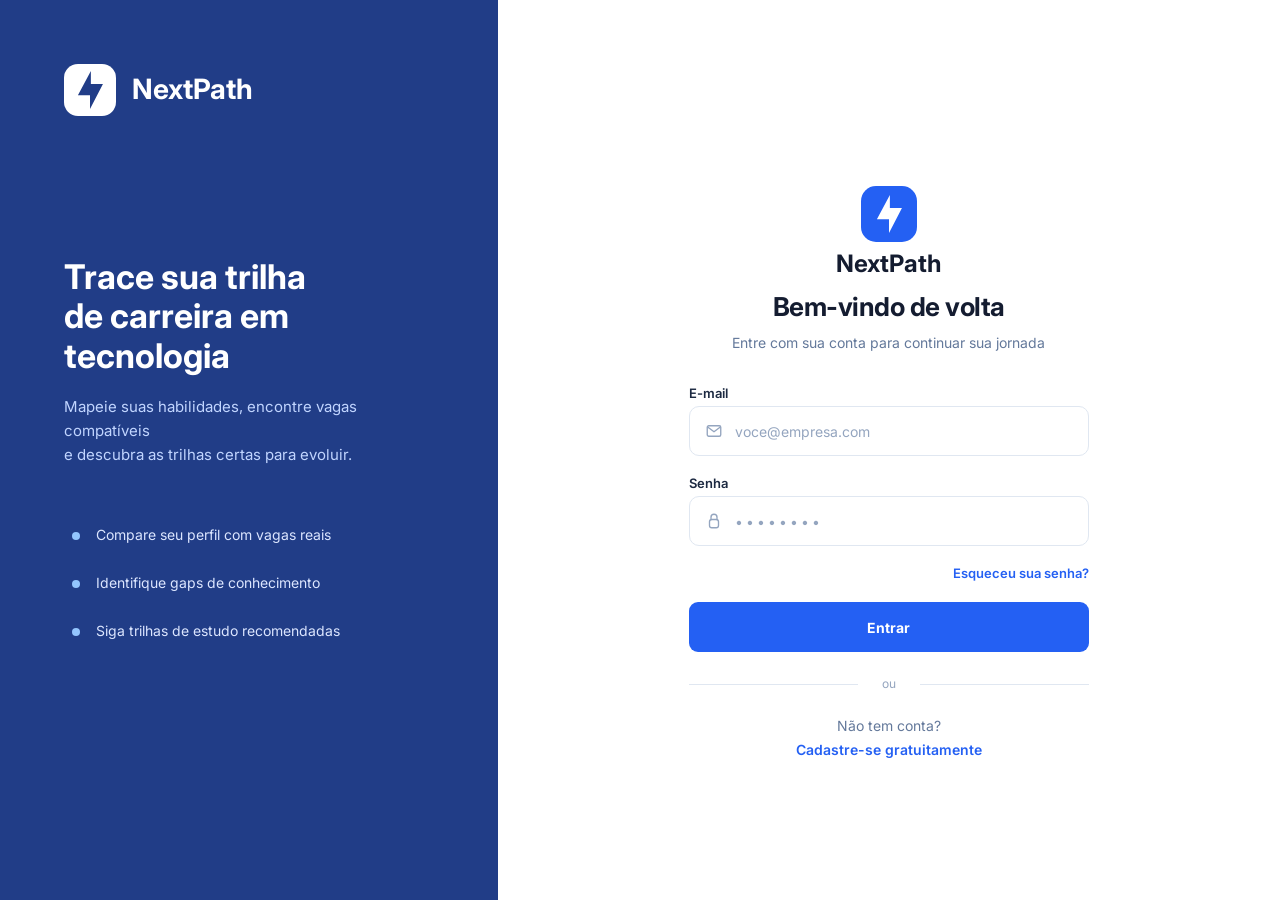
==== index.html @ 0196f66d "Adiciona paginas de autenticacao com layout das referencias" ====
<!DOCTYPE html>
<html lang="pt-BR">
<head>
    <meta charset="UTF-8">
    <meta name="viewport" content="width=device-width, initial-scale=1.0">
    <meta name="description" content="Acesse sua conta no NextPath e continue sua jornada profissional.">
    <title>NextPath | Login</title>
    <link rel="preconnect" href="https://fonts.googleapis.com">
    <link rel="preconnect" href="https://fonts.gstatic.com" crossorigin>
    <link href="https://fonts.googleapis.com/css2?family=Inter:wght@400;500;600;700;800&display=swap" rel="stylesheet">
    <link href="https://cdn.jsdelivr.net/npm/bootstrap@5.3.3/dist/css/bootstrap.min.css" rel="stylesheet">
    <link rel="stylesheet" href="assets/css/style.css">
    <link rel="stylesheet" href="assets/css/login.css">
</head>
<body>
    <main class="auth-page auth-page--login">
        <section class="auth-sidebar" aria-labelledby="login-title">
            <div class="auth-sidebar__content">
                <div class="auth-logo" aria-label="Logo NextPath">
                    <span class="auth-logo__mark"><svg viewBox="0 0 32 44" aria-hidden="true"><path d="M17 0 2 28h14v16l15-29H17z" fill="currentColor"/></svg></span>
                    <span>NextPath</span>
                </div>

                <div class="auth-sidebar__intro">
                    <h1 id="login-title" class="auth-title auth-title--large">Trace sua trilha<br>de carreira em tecnologia</h1>
                    <p class="auth-description auth-description--large">Mapeie suas habilidades, encontre vagas compatíveis<br>e descubra as trilhas certas para evoluir.</p>

                    <ul class="auth-benefits" aria-label="Benefícios do NextPath">
                        <li>Compare seu perfil com vagas reais</li>
                        <li>Identifique gaps de conhecimento</li>
                        <li>Siga trilhas de estudo recomendadas</li>
                    </ul>
                </div>
            </div>
        </section>

        <section class="auth-content" aria-labelledby="login-form-title">
            <div class="auth-form-wrap">
                <div class="auth-logo auth-logo--form" aria-label="Logo NextPath">
                    <span class="auth-logo__mark"><svg viewBox="0 0 32 44" aria-hidden="true"><path d="M17 0 2 28h14v16l15-29H17z" fill="currentColor"/></svg></span>
                    <span>NextPath</span>
                </div>

                <h2 id="login-form-title" class="auth-title">Bem-vindo de volta</h2>
                <p class="auth-description">Entre com sua conta para continuar sua jornada</p>

                <form id="login-form" novalidate>
                    <div class="mb-4">
                        <label for="login-email" class="form-label">E-mail</label>
                        <div class="auth-input"><svg class="auth-input-icon" viewBox="0 0 24 24" fill="none" stroke="currentColor" stroke-width="1.8" stroke-linecap="round" stroke-linejoin="round" aria-hidden="true"><rect x="3" y="5" width="18" height="14" rx="2"/><path d="m4 7 8 6 8-6"/></svg><input class="form-control" type="email" id="login-email" name="email" placeholder="voce@empresa.com" autocomplete="email" required></div>
                    </div>

                    <div class="mb-3">
                        <label for="login-password" class="form-label">Senha</label>
                        <div class="auth-input"><svg class="auth-input-icon" viewBox="0 0 24 24" fill="none" stroke="currentColor" stroke-width="1.8" stroke-linecap="round" stroke-linejoin="round" aria-hidden="true"><rect x="6" y="10" width="12" height="11" rx="3"/><path d="M8 10V7a4 4 0 0 1 8 0v3"/></svg><input class="form-control" type="password" id="login-password" name="password" autocomplete="current-password" placeholder="&#8226;&#8226;&#8226;&#8226;&#8226;&#8226;&#8226;&#8226;" required></div>
                    </div>

                    <div class="auth-forgot"><a class="auth-link" href="html/recuperar-senha.html">Esqueceu sua senha?</a></div>

                    <button class="btn btn-primary auth-button" type="submit">Entrar</button>

                    <div class="auth-divider" aria-hidden="true"><span>ou</span></div>

                    <p class="auth-switch">
                        Não tem conta?
                        <a href="html/cadastro.html">Cadastre-se gratuitamente</a>
                    </p>

                    <div id="login-message" class="auth-message" role="status" aria-live="polite"></div>
                </form>
            </div>
        </section>
    </main>

    <script src="assets/js/auth.js"></script>
    <script src="assets/js/login.js"></script>
</body>
</html>
---- assets/css/style.css ----
﻿:root { --primary:#2460f3; --primary-hover:#194ed1; --dark-blue:#213d87; --text-dark:#141c30; --text-muted:#64799b; --border:#e0e7f1; --white:#fff; --success:#1f8f5f; --error:#c62828; }
* { box-sizing:border-box; }
html { min-width:320px; }
body { margin:0; min-height:100vh; background:#fff; color:var(--text-dark); font-family:"Inter",sans-serif; }
/* Estende o painel azul até a borda em telas maiores que o conteúdo. */
@media (min-width:768px) {
 body { background:linear-gradient(to right, var(--dark-blue) 50%, var(--white) 50%); }
}
button,input,a { font:inherit; }
a:focus-visible,button:focus-visible,input:focus-visible { outline:3px solid #9dc1ff; outline-offset:3px; }
.auth-page { display:flex; width:100%; min-height:100vh; min-height:100svh; }
.auth-sidebar { position:relative; display:flex; flex:0 0 38.888889%; min-width:0; padding:64px; background:var(--dark-blue); color:white; }
.auth-sidebar__content { width:100%; display:flex; align-items:center; justify-content:center; }
.auth-sidebar__intro { width:100%; max-width:432px; text-align:left; }
.auth-logo { display:flex; align-items:center; gap:16px; color:white; font-size:28px; font-weight:700; line-height:1.2; }
.auth-sidebar .auth-logo { position:absolute; top:64px; left:max(64px, calc((100% - 432px) / 2)); }
.auth-logo__mark { display:flex; align-items:center; justify-content:center; flex-shrink:0; width:52px; height:52px; border-radius:14px; background:white; color:var(--dark-blue); }
.auth-logo__mark svg { width:28px; height:38px; }
.auth-content { display:flex; flex:1; min-width:0; padding:48px 40px; background:white; }
.auth-form-wrap { width:400px; max-width:100%; margin:auto; }
.auth-logo--form { flex-direction:column; gap:8px; margin-bottom:12px; color:var(--text-dark); font-size:24px; }
.auth-logo--form .auth-logo__mark { width:56px; height:56px; background:var(--primary); color:white; border-radius:15px; }
.auth-title { margin:0 0 8px; font-size:26px; font-weight:700; line-height:1.3; text-align:center; letter-spacing:-.5px; }
.auth-title--large { margin:0 0 20px; color:white; font-size:34px; font-weight:700; line-height:1.15; text-align:left; letter-spacing:0; }
.auth-description { margin:0 0 30px; color:var(--text-muted); font-size:14px; line-height:1.6; text-align:center; }
.auth-description--large { margin:0; color:#c1d5ff; font-size:15px; font-weight:400; line-height:24px; text-align:left; letter-spacing:0; }
.auth-benefits { display:grid; gap:24px; margin:56px 0 0; padding:0; list-style:none; color:#dce6ff; font-size:14px; font-weight:400; line-height:24px; letter-spacing:0; text-align:left; }
.auth-benefits li { position:relative; padding-left:32px; }
.auth-benefits li::before { content:""; position:absolute; top:9px; left:8px; width:8px; height:8px; border-radius:50%; background:#93c5fd; }
.form-label { display:block; margin-bottom:4px; color:#1c2941; font-size:13px; font-weight:600; line-height:18px; }
.auth-input { position:relative; }
.auth-input-icon { position:absolute; top:50%; left:16px; width:18px; height:18px; transform:translateY(-50%); color:#94a5bf; pointer-events:none; }
.form-control { height:50px; min-height:50px; padding:12px 16px 12px 45px; border:1px solid var(--border); border-radius:10px; color:var(--text-dark); background:white; font-size:14px; box-shadow:none; }
.form-control::placeholder { color:#94a5bf; opacity:1; }
input[type="password"]::placeholder { letter-spacing:3px; }
.form-control:focus { border-color:var(--primary); box-shadow:0 0 0 3px #2460f31a; }
.auth-form-wrap .mb-4,.auth-form-wrap .mb-3 { margin-bottom:18px !important; }
.form-check { padding-left:28px; }
.form-check-input { width:18px; height:18px; margin-left:-28px !important; margin-top:1px; border-color:var(--border); border-radius:5px; }
.form-check-input:checked { background-color:var(--primary); border-color:var(--primary); }
.form-check-label { color:var(--text-muted); font-size:13px; line-height:21px; }
.auth-link,.auth-back-link,.auth-switch a { color:var(--primary); font-weight:600; text-decoration:none; }
.auth-link:hover,.auth-back-link:hover,.auth-switch a:hover { color:var(--primary-hover); text-decoration:underline; }
.auth-button { width:100%; min-height:50px; padding:12px; border:0; border-radius:9px; background:var(--primary); color:white; font-size:14px; font-weight:700; }
.auth-button:hover,.auth-button:focus-visible { background:var(--primary-hover); }
.auth-divider { display:flex; align-items:center; gap:24px; margin:24px 0 22px; color:#94a5bf; font-size:12px; line-height:16px; }
.auth-divider::before,.auth-divider::after { content:""; height:1px; flex:1; background:var(--border); }
.auth-switch { margin:0; color:var(--text-muted); text-align:center; font-size:14px; line-height:24px; }
.auth-switch a { display:block; }
.auth-message { margin-top:18px; font-size:14px; font-weight:600; text-align:center; }
.auth-message:empty { display:none; }
.auth-message.is-error { color:var(--error); }
.auth-message.is-success { color:var(--success); }
.is-invalid { border-color:var(--error); }
@media(max-width:1199px) {
 .auth-sidebar { padding:40px; }
 .auth-sidebar .auth-logo { top:48px; left:40px; }
 .auth-title--large { font-size:29px; }
 .auth-title--large br, .auth-description--large br { display:none; }
}
@media(max-width:767px) {
 .auth-sidebar { display:none; }
 .auth-content { min-height:100vh; min-height:100svh; padding:40px 24px; }
 .auth-form-wrap { transform:none !important; }
 .auth-title { font-size:25px; }
}
@media(max-width:374px) {
 .auth-content { padding-inline:18px; }
 .auth-title { font-size:23px; }
 .auth-description br { display:none; }
}
---- assets/css/login.css ----
﻿.auth-form-wrap { transform:translateY(24px); }
.auth-forgot { margin:0 0 20px; text-align:right; font-size:13px; line-height:18px; }
.auth-link { white-space:nowrap; }
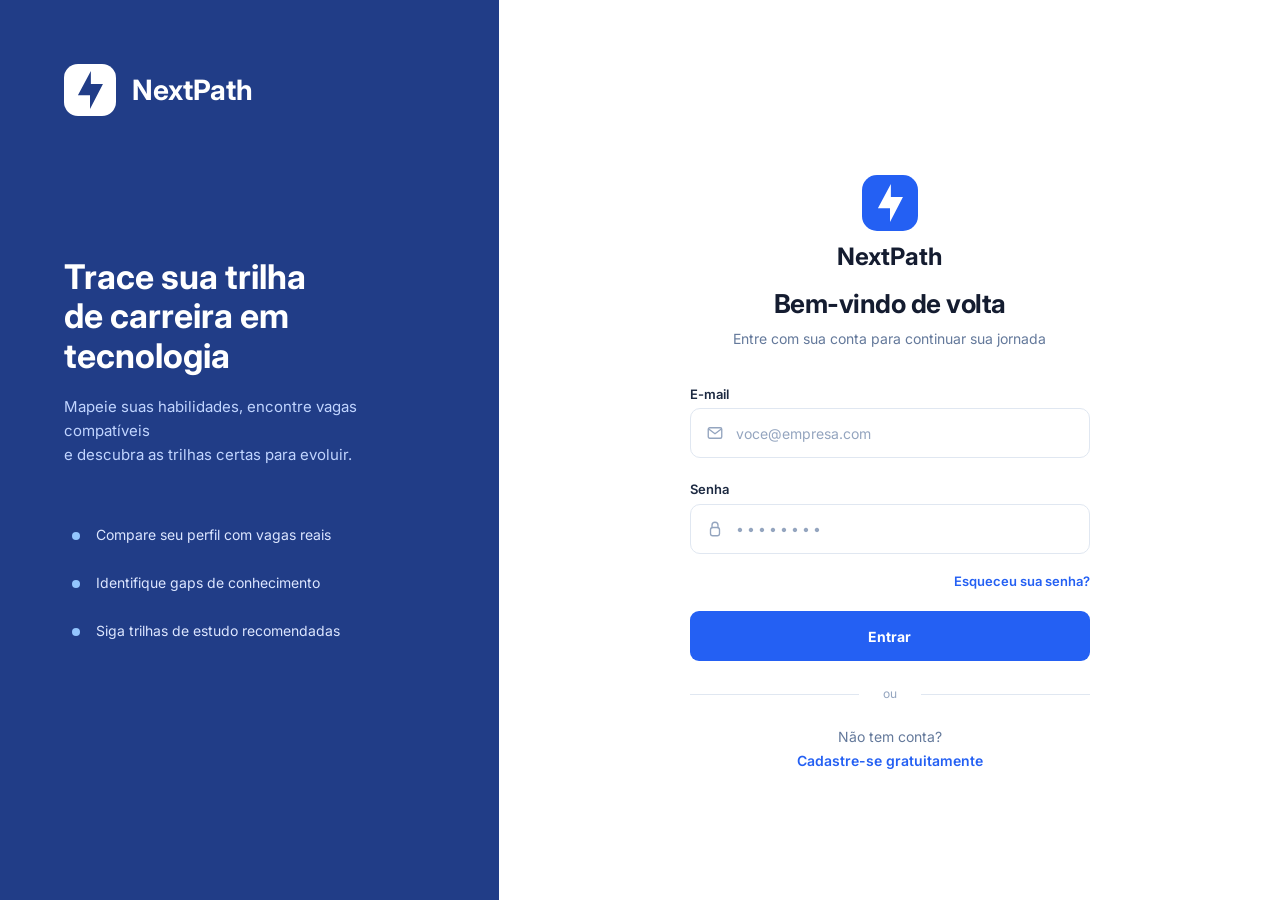
==== commit 4247cd27: "Adiciona dashboard dinamico e autenticacao simulada com localStorage - Login, cadastro e recuperacao" ====
--- a/index.html
+++ b/index.html
@@ -9,10 +9,10 @@
     <link rel="preconnect" href="https://fonts.gstatic.com" crossorigin>
     <link href="https://fonts.googleapis.com/css2?family=Inter:wght@400;500;600;700;800&display=swap" rel="stylesheet">
     <link href="https://cdn.jsdelivr.net/npm/bootstrap@5.3.3/dist/css/bootstrap.min.css" rel="stylesheet">
+    <link rel="icon" href="assets/img/favicon.svg">
     <link rel="stylesheet" href="assets/css/style.css">
-    <link rel="stylesheet" href="assets/css/login.css">
 </head>
-<body>
+<body class="auth-body">
     <main class="auth-page auth-page--login">
         <section class="auth-sidebar" aria-labelledby="login-title">
             <div class="auth-sidebar__content">
@@ -52,7 +52,7 @@
 
                     <div class="mb-3">
                         <label for="login-password" class="form-label">Senha</label>
-                        <div class="auth-input"><svg class="auth-input-icon" viewBox="0 0 24 24" fill="none" stroke="currentColor" stroke-width="1.8" stroke-linecap="round" stroke-linejoin="round" aria-hidden="true"><rect x="6" y="10" width="12" height="11" rx="3"/><path d="M8 10V7a4 4 0 0 1 8 0v3"/></svg><input class="form-control" type="password" id="login-password" name="password" autocomplete="current-password" placeholder="&#8226;&#8226;&#8226;&#8226;&#8226;&#8226;&#8226;&#8226;" required></div>
+                        <div class="auth-input"><svg class="auth-input-icon" viewBox="0 0 24 24" fill="none" stroke="currentColor" stroke-width="1.8" stroke-linecap="round" stroke-linejoin="round" aria-hidden="true"><rect x="6" y="10" width="12" height="11" rx="3"/><path d="M8 10V7a4 4 0 0 1 8 0v3"/></svg><input class="form-control" type="password" id="login-password" name="senha" autocomplete="current-password" placeholder="&#8226;&#8226;&#8226;&#8226;&#8226;&#8226;&#8226;&#8226;" required></div>
                     </div>
 
                     <div class="auth-forgot"><a class="auth-link" href="html/recuperar-senha.html">Esqueceu sua senha?</a></div>
@@ -73,6 +73,5 @@
     </main>
 
     <script src="assets/js/auth.js"></script>
-    <script src="assets/js/login.js"></script>
 </body>
 </html>
--- a/assets/css/style.css
+++ b/assets/css/style.css
@@ -1,71 +1,220 @@
-﻿:root { --primary:#2460f3; --primary-hover:#194ed1; --dark-blue:#213d87; --text-dark:#141c30; --text-muted:#64799b; --border:#e0e7f1; --white:#fff; --success:#1f8f5f; --error:#c62828; }
-* { box-sizing:border-box; }
-html { min-width:320px; }
-body { margin:0; min-height:100vh; background:#fff; color:var(--text-dark); font-family:"Inter",sans-serif; }
-/* Estende o painel azul até a borda em telas maiores que o conteúdo. */
-@media (min-width:768px) {
- body { background:linear-gradient(to right, var(--dark-blue) 50%, var(--white) 50%); }
-}
-button,input,a { font:inherit; }
-a:focus-visible,button:focus-visible,input:focus-visible { outline:3px solid #9dc1ff; outline-offset:3px; }
-.auth-page { display:flex; width:100%; min-height:100vh; min-height:100svh; }
-.auth-sidebar { position:relative; display:flex; flex:0 0 38.888889%; min-width:0; padding:64px; background:var(--dark-blue); color:white; }
-.auth-sidebar__content { width:100%; display:flex; align-items:center; justify-content:center; }
-.auth-sidebar__intro { width:100%; max-width:432px; text-align:left; }
-.auth-logo { display:flex; align-items:center; gap:16px; color:white; font-size:28px; font-weight:700; line-height:1.2; }
-.auth-sidebar .auth-logo { position:absolute; top:64px; left:max(64px, calc((100% - 432px) / 2)); }
-.auth-logo__mark { display:flex; align-items:center; justify-content:center; flex-shrink:0; width:52px; height:52px; border-radius:14px; background:white; color:var(--dark-blue); }
-.auth-logo__mark svg { width:28px; height:38px; }
-.auth-content { display:flex; flex:1; min-width:0; padding:48px 40px; background:white; }
-.auth-form-wrap { width:400px; max-width:100%; margin:auto; }
-.auth-logo--form { flex-direction:column; gap:8px; margin-bottom:12px; color:var(--text-dark); font-size:24px; }
-.auth-logo--form .auth-logo__mark { width:56px; height:56px; background:var(--primary); color:white; border-radius:15px; }
-.auth-title { margin:0 0 8px; font-size:26px; font-weight:700; line-height:1.3; text-align:center; letter-spacing:-.5px; }
-.auth-title--large { margin:0 0 20px; color:white; font-size:34px; font-weight:700; line-height:1.15; text-align:left; letter-spacing:0; }
-.auth-description { margin:0 0 30px; color:var(--text-muted); font-size:14px; line-height:1.6; text-align:center; }
-.auth-description--large { margin:0; color:#c1d5ff; font-size:15px; font-weight:400; line-height:24px; text-align:left; letter-spacing:0; }
-.auth-benefits { display:grid; gap:24px; margin:56px 0 0; padding:0; list-style:none; color:#dce6ff; font-size:14px; font-weight:400; line-height:24px; letter-spacing:0; text-align:left; }
-.auth-benefits li { position:relative; padding-left:32px; }
-.auth-benefits li::before { content:""; position:absolute; top:9px; left:8px; width:8px; height:8px; border-radius:50%; background:#93c5fd; }
-.form-label { display:block; margin-bottom:4px; color:#1c2941; font-size:13px; font-weight:600; line-height:18px; }
-.auth-input { position:relative; }
-.auth-input-icon { position:absolute; top:50%; left:16px; width:18px; height:18px; transform:translateY(-50%); color:#94a5bf; pointer-events:none; }
-.form-control { height:50px; min-height:50px; padding:12px 16px 12px 45px; border:1px solid var(--border); border-radius:10px; color:var(--text-dark); background:white; font-size:14px; box-shadow:none; }
-.form-control::placeholder { color:#94a5bf; opacity:1; }
-input[type="password"]::placeholder { letter-spacing:3px; }
-.form-control:focus { border-color:var(--primary); box-shadow:0 0 0 3px #2460f31a; }
-.auth-form-wrap .mb-4,.auth-form-wrap .mb-3 { margin-bottom:18px !important; }
-.form-check { padding-left:28px; }
-.form-check-input { width:18px; height:18px; margin-left:-28px !important; margin-top:1px; border-color:var(--border); border-radius:5px; }
-.form-check-input:checked { background-color:var(--primary); border-color:var(--primary); }
-.form-check-label { color:var(--text-muted); font-size:13px; line-height:21px; }
-.auth-link,.auth-back-link,.auth-switch a { color:var(--primary); font-weight:600; text-decoration:none; }
-.auth-link:hover,.auth-back-link:hover,.auth-switch a:hover { color:var(--primary-hover); text-decoration:underline; }
-.auth-button { width:100%; min-height:50px; padding:12px; border:0; border-radius:9px; background:var(--primary); color:white; font-size:14px; font-weight:700; }
-.auth-button:hover,.auth-button:focus-visible { background:var(--primary-hover); }
-.auth-divider { display:flex; align-items:center; gap:24px; margin:24px 0 22px; color:#94a5bf; font-size:12px; line-height:16px; }
-.auth-divider::before,.auth-divider::after { content:""; height:1px; flex:1; background:var(--border); }
-.auth-switch { margin:0; color:var(--text-muted); text-align:center; font-size:14px; line-height:24px; }
-.auth-switch a { display:block; }
-.auth-message { margin-top:18px; font-size:14px; font-weight:600; text-align:center; }
-.auth-message:empty { display:none; }
-.auth-message.is-error { color:var(--error); }
-.auth-message.is-success { color:var(--success); }
-.is-invalid { border-color:var(--error); }
-@media(max-width:1199px) {
- .auth-sidebar { padding:40px; }
- .auth-sidebar .auth-logo { top:48px; left:40px; }
- .auth-title--large { font-size:29px; }
- .auth-title--large br, .auth-description--large br { display:none; }
-}
-@media(max-width:767px) {
- .auth-sidebar { display:none; }
- .auth-content { min-height:100vh; min-height:100svh; padding:40px 24px; }
- .auth-form-wrap { transform:none !important; }
- .auth-title { font-size:25px; }
-}
-@media(max-width:374px) {
- .auth-content { padding-inline:18px; }
- .auth-title { font-size:23px; }
- .auth-description br { display:none; }
-}
+/* ===== Geral ===== */
+:root {
+    --primary: #2460f3;
+    --primary-hover: #194ed1;
+    --dark-blue: #213d87;
+    --text-dark: #141c30;
+    --text-muted: #64799b;
+    --border: #e0e7f1;
+    --background: #f8fafc;
+    --light-blue: #eef4ff;
+    --orange: #d97706;
+    --success: #1f8f5f;
+    --error: #dc2626;
+}
+
+html { min-width: 320px; }
+body { min-height: 100vh; margin: 0; background: #fff; color: var(--text-dark); font-family: "Inter", sans-serif; }
+a:focus-visible, button:focus-visible, input:focus-visible { outline: 3px solid #9dc1ff; outline-offset: 3px; }
+
+/* ===== Autenticação (Login, Cadastro, Recuperação) ===== */
+/* Estende o painel azul até a borda em telas largas. */
+@media (min-width: 768px) {
+    .auth-body { background: linear-gradient(to right, var(--dark-blue) 50%, #fff 50%); }
+}
+
+.auth-page { display: flex; min-height: 100vh; }
+.auth-sidebar { position: relative; display: flex; flex: 0 0 39%; padding: 64px; background: var(--dark-blue); color: #fff; }
+.auth-sidebar__content { display: flex; align-items: center; justify-content: center; width: 100%; }
+.auth-sidebar__intro { width: 100%; max-width: 432px; }
+.auth-sidebar .auth-logo { position: absolute; top: 64px; left: max(64px, calc((100% - 432px) / 2)); }
+
+.auth-logo { display: flex; align-items: center; gap: 16px; color: #fff; font-size: 28px; font-weight: 700; }
+.auth-logo__mark { display: flex; align-items: center; justify-content: center; flex-shrink: 0; width: 52px; height: 52px; border-radius: 14px; background: #fff; color: var(--dark-blue); }
+.auth-logo__mark svg { width: 28px; height: 38px; }
+.auth-logo--form { flex-direction: column; gap: 8px; margin-bottom: 12px; color: var(--text-dark); font-size: 24px; }
+.auth-logo--form .auth-logo__mark { width: 56px; height: 56px; border-radius: 15px; background: var(--primary); color: #fff; }
+
+.auth-content { display: flex; flex: 1; min-width: 0; padding: 48px 40px; background: #fff; }
+.auth-form-wrap { width: 400px; max-width: 100%; margin: auto; }
+
+.auth-title { margin: 0 0 8px; font-size: 26px; font-weight: 700; line-height: 1.3; text-align: center; letter-spacing: -.5px; }
+.auth-title--large { margin-bottom: 20px; color: #fff; font-size: 34px; line-height: 1.15; text-align: left; letter-spacing: 0; }
+.auth-description { margin: 0 0 30px; color: var(--text-muted); font-size: 14px; line-height: 1.6; text-align: center; }
+.auth-description--large { margin: 0; color: #c1d5ff; font-size: 15px; line-height: 24px; text-align: left; }
+
+.auth-benefits { display: grid; gap: 24px; margin: 56px 0 0; padding: 0; list-style: none; color: #dce6ff; font-size: 14px; line-height: 24px; }
+.auth-benefits li { position: relative; padding-left: 32px; }
+.auth-benefits li::before { content: ""; position: absolute; top: 9px; left: 8px; width: 8px; height: 8px; border-radius: 50%; background: #93c5fd; }
+
+/* Pequenos ajustes de posição por página, para ficar igual ao protótipo */
+.auth-page--login .auth-form-wrap { transform: translateY(24px); }
+.auth-page--signup .auth-form-wrap { transform: translateY(-8px); }
+.auth-page--recovery .auth-form-wrap { transform: translateY(10px); }
+
+/* ===== Formulários ===== */
+.form-label { margin-bottom: 4px; color: #1c2941; font-size: 13px; font-weight: 600; }
+.auth-form-wrap .mb-4, .auth-form-wrap .mb-3 { margin-bottom: 18px !important; }
+.auth-input { position: relative; }
+.auth-input-icon { position: absolute; top: 50%; left: 16px; width: 18px; height: 18px; transform: translateY(-50%); color: #94a5bf; pointer-events: none; }
+
+.form-control, .form-select { height: 50px; padding: 12px 16px; border: 1px solid var(--border); border-radius: 10px; color: var(--text-dark); font-size: 14px; }
+.auth-input .form-control { padding-left: 45px; }
+.form-control::placeholder { color: #94a5bf; }
+.auth-form-wrap input[type="password"]::placeholder { letter-spacing: 3px; }
+.form-control:focus, .form-select:focus { border-color: var(--primary); box-shadow: 0 0 0 3px #2460f31a; }
+
+.form-check { padding-left: 28px; }
+.form-check-input { width: 18px; height: 18px; margin-left: -28px !important; margin-top: 1px; border-color: var(--border); border-radius: 5px; }
+.form-check-input:checked { background-color: var(--primary); border-color: var(--primary); }
+.form-check-label { color: var(--text-muted); font-size: 13px; line-height: 21px; }
+
+.auth-link, .auth-back-link, .auth-switch a { color: var(--primary); font-weight: 600; text-decoration: none; }
+.auth-link:hover, .auth-back-link:hover, .auth-switch a:hover { color: var(--primary-hover); text-decoration: underline; }
+.auth-forgot { margin-bottom: 20px; text-align: right; font-size: 13px; }
+
+.auth-button { width: 100%; min-height: 50px; border: 0; border-radius: 9px; background: var(--primary); font-size: 14px; font-weight: 700; }
+.auth-button:hover, .auth-button:focus-visible { background: var(--primary-hover); }
+
+.auth-divider { display: flex; align-items: center; gap: 24px; margin: 24px 0 22px; color: #94a5bf; font-size: 12px; }
+.auth-divider::before, .auth-divider::after { content: ""; flex: 1; height: 1px; background: var(--border); }
+.auth-switch { margin: 0; color: var(--text-muted); text-align: center; font-size: 14px; line-height: 24px; }
+.auth-switch a { display: block; }
+
+.auth-message { margin-top: 18px; font-size: 14px; font-weight: 600; text-align: center; }
+.auth-message:empty { display: none; }
+.auth-message.is-error { color: var(--error); }
+.auth-message.is-success { color: var(--success); }
+
+/* Card "Verifique sua caixa de entrada" e link de voltar (Recuperação) */
+.auth-recovery-card { display: flex; gap: 12px; margin: 24px 0; padding: 20px 24px 14px; border-radius: 12px; background: var(--light-blue); }
+.auth-recovery-icon { flex-shrink: 0; width: 22px; height: 22px; margin-top: 6px; color: var(--primary); }
+.auth-recovery-card h3 { margin: 0 0 4px; font-size: 13px; line-height: 20px; font-weight: 700; }
+.auth-recovery-card p { margin: 0; color: var(--text-muted); font-size: 12px; line-height: 18px; }
+.auth-back-link { display: flex; align-items: center; justify-content: center; gap: 18px; font-size: 14px; }
+.auth-back-link span { font-size: 24px; line-height: 24px; font-weight: 400; }
+
+.auth-modal, .app-modal { padding: 8px 12px; border: 0; border-radius: 16px; }
+.app-modal .btn { padding: 12px 18px; border-radius: 10px; font-size: 14px; font-weight: 600; }
+.form-range::-webkit-slider-thumb { background: var(--primary); }
+.form-range::-moz-range-thumb { background: var(--primary); }
+
+/* ===== Dashboard (estrutura das páginas internas) ===== */
+.app-body { background: var(--background); }
+.app-main { margin-left: 272px; padding: 40px; }
+.app-header { display: flex; justify-content: space-between; align-items: flex-start; gap: 16px; margin-bottom: 40px; }
+.app-title { margin: 0 0 4px; font-size: 28px; font-weight: 700; }
+.app-subtitle { margin: 0; color: var(--text-muted); font-size: 14px; }
+
+.usuario { display: flex; align-items: center; gap: 10px; padding: 6px; border: 0; border-radius: 12px; background: none; color: inherit; transition: .2s ease; }
+.usuario:hover { background: #fff; }
+.usuario-nome { display: block; font-size: 14px; }
+.usuario-cargo { color: var(--text-muted); font-size: 12px; }
+.usuario-avatar { display: flex; align-items: center; justify-content: center; width: 40px; height: 40px; border-radius: 50%; background: #dbe7ff; color: var(--primary); font-size: 14px; font-weight: 700; }
+
+/* ===== Sidebar ===== */
+.sidebar { position: fixed; top: 0; bottom: 0; left: 0; display: flex; flex-direction: column; width: 272px; padding: 32px 16px 24px; border-right: 1px solid var(--border); background: #fff; }
+.sidebar-logo { display: flex; align-items: center; gap: 12px; margin: 0 0 32px 16px; color: var(--text-dark); font-size: 18px; font-weight: 700; text-decoration: none; }
+.sidebar-logo-mark { display: flex; align-items: center; justify-content: center; width: 34px; height: 34px; border-radius: 9px; background: var(--primary); color: #fff; }
+.sidebar-logo-mark svg { width: 16px; height: 22px; }
+
+.sidebar-menu { display: grid; gap: 6px; margin: 0; padding: 0; list-style: none; }
+.sidebar-link { display: flex; align-items: center; gap: 12px; padding: 11px 14px; border-left: 3px solid transparent; border-radius: 8px; color: var(--text-dark); font-size: 14px; text-decoration: none; white-space: nowrap; }
+.sidebar-link i { color: var(--text-muted); font-size: 16px; }
+.sidebar-link { transition: .2s ease; }
+.sidebar-link:hover { background: var(--background); }
+.sidebar-link.active { border-left-color: var(--primary); background: var(--light-blue); color: var(--primary); font-weight: 600; }
+.sidebar-link.active i { color: var(--primary); }
+
+.sidebar-sair { display: flex; align-items: center; gap: 12px; margin-top: auto; padding: 20px 14px 0; border: 0; border-top: 1px solid var(--border); background: none; color: var(--error); font-size: 14px; font-weight: 600; }
+.sidebar-sair:hover { color: #b91c1c; }
+
+/* ===== Cards ===== */
+.card-np { height: 100%; padding: 28px; border: 1px solid var(--border); border-radius: 14px; background: #fff; transition: .2s ease; }
+.card-np:hover { box-shadow: 0 6px 20px #10182808; }
+.card-np-header { display: flex; justify-content: space-between; align-items: flex-start; gap: 12px; }
+.card-np-title { margin: 0 0 4px; font-size: 16px; font-weight: 700; }
+.card-np-subtitle { margin: 0; color: var(--text-muted); font-size: 12px; }
+.card-np-dica { margin: 20px 0 0; color: var(--text-muted); font-size: 13px; }
+
+/* Botão pequeno no canto dos cards (ex.: "+ Habilidade", "Editar") */
+.btn-card { flex-shrink: 0; padding: 6px 12px; border: 0; border-radius: 8px; background: var(--light-blue); color: var(--primary); font-size: 13px; font-weight: 600; transition: .2s ease; }
+.btn-card:hover { background: #dbe7ff; }
+
+/* Estados vazios */
+.texto-vazio { color: var(--text-muted); }
+.estado-vazio { margin: 8px 0; color: var(--text-muted); font-size: 14px; text-align: center; }
+
+.numero { display: block; font-size: 28px; font-weight: 700; line-height: 1.2; }
+.numero-laranja { color: var(--orange); }
+.numero-cinza { color: #94a3b8; }
+.numero-legenda { display: block; color: var(--text-muted); font-size: 13px; }
+
+/* Círculo de progresso: conic-gradient pinta --progresso% do anel em azul.
+   O @property permite animar a variável quando o valor muda. */
+@property --progresso { syntax: "<number>"; inherits: false; initial-value: 0; }
+.progresso-circulo { display: flex; align-items: center; justify-content: center; width: 116px; height: 116px; border-radius: 50%; background: conic-gradient(var(--primary) calc(var(--progresso, 0) * 1%), #e4e9f1 0); transition: --progresso .6s ease; }
+.progresso-circulo > span { display: flex; align-items: center; justify-content: center; width: 88px; height: 88px; border-radius: 50%; background: #fff; font-size: 28px; font-weight: 700; }
+
+.barra { height: 8px; border-radius: 8px; background: #e4e9f1; overflow: hidden; }
+.barra-preenchida { width: 0; height: 100%; border-radius: 8px; background: var(--primary); transition: width .6s ease; }
+
+.objetivo { margin-top: 20px; padding: 28px 24px 24px; border-radius: 12px; background: var(--light-blue); }
+.objetivo-icone { color: var(--primary); font-size: 24px; }
+.objetivo-titulo { display: block; font-size: 15px; }
+
+.resumo-item { height: 100%; padding: 22px 20px; border-radius: 10px; background: var(--background); }
+.nivel { margin-top: 24px; padding-top: 24px; border-top: 1px solid var(--border); }
+.nivel-label { color: var(--text-muted); font-size: 13px; font-weight: 600; }
+.nivel-nome { font-size: 18px; }
+
+.passos { display: grid; gap: 16px; margin: 0; padding: 0; list-style: none; }
+.passo { display: flex; align-items: center; gap: 14px; width: 100%; padding: 18px 20px; border: 0; border-radius: 10px; background: var(--background); color: var(--text-dark); font-size: 14px; text-align: left; transition: .2s ease; }
+.passo:hover { background: var(--light-blue); }
+.passo:hover i { color: var(--primary); transform: translateX(3px); }
+.passo::before { content: ""; width: 7px; height: 7px; border-radius: 50%; background: var(--primary); }
+.passo i { margin-left: auto; color: var(--text-muted); transition: .2s ease; }
+
+/* Lista de habilidades (modal) */
+.lista-habilidades { display: grid; gap: 10px; margin: 0; padding: 0; list-style: none; }
+.habilidade-item { display: grid; grid-template-columns: 1fr 1fr 170px auto; align-items: center; gap: 16px; padding: 12px 16px; border-radius: 10px; background: var(--background); }
+.habilidade-nome { display: block; font-size: 14px; }
+.habilidade-categoria, .habilidade-status { color: var(--text-muted); font-size: 12px; }
+.btn-remover { border: 0; background: none; color: var(--text-muted); transition: .2s ease; }
+.btn-remover:hover { color: var(--error); }
+
+/* ===== Responsividade ===== */
+@media (max-width: 1199px) {
+    .auth-sidebar { padding: 40px; }
+    .auth-sidebar .auth-logo { top: 48px; left: 40px; }
+    .auth-title--large { font-size: 29px; }
+    .auth-title--large br, .auth-description--large br { display: none; }
+}
+
+@media (max-width: 991px) {
+    /* A sidebar vira um bloco no topo da página */
+    .sidebar { position: static; width: auto; border-right: 0; border-bottom: 1px solid var(--border); }
+    .sidebar-menu { display: flex; flex-wrap: wrap; }
+    .sidebar-sair { margin-top: 16px; }
+    .app-main { margin-left: 0; padding: 24px 16px; }
+}
+
+@media (max-width: 767px) {
+    .auth-sidebar { display: none; }
+    .auth-content { padding: 40px 24px; }
+    .auth-page .auth-form-wrap { transform: none; }
+    .auth-title { font-size: 25px; }
+}
+
+@media (max-width: 575px) {
+    .app-header { flex-direction: column; }
+    .resumo-item { padding: 16px 12px; }
+    .card-np { padding: 20px; }
+    .habilidade-item { grid-template-columns: 1fr auto; }
+    .habilidade-progresso { grid-column: 1 / -1; }
+}
+
+@media (max-width: 374px) {
+    .auth-content { padding-inline: 18px; }
+    .auth-description br { display: none; }
+}
